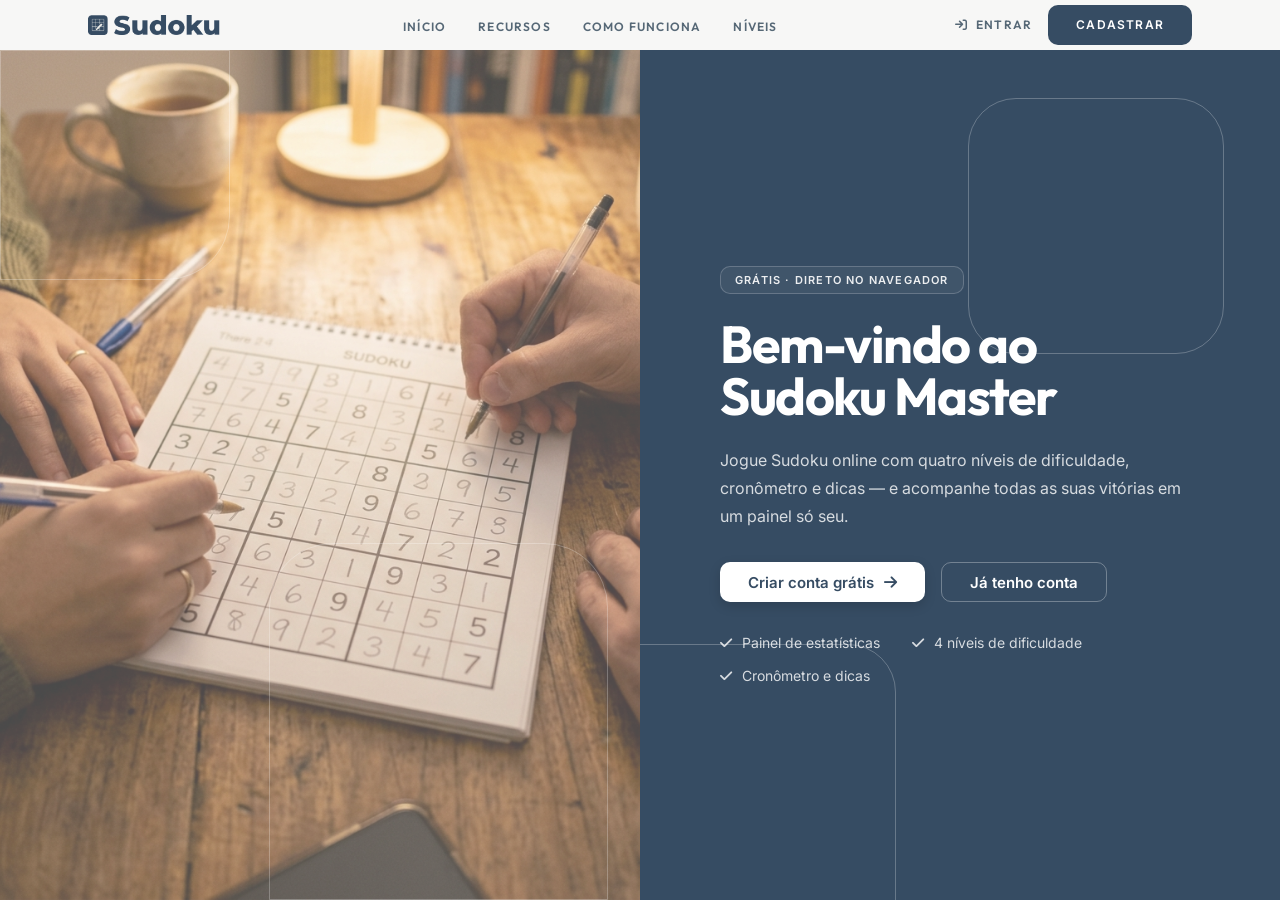
==== index.html @ dddc8f6c "feat: Criação da section Inicio" ====
<!DOCTYPE html>
<html lang="pt-BR">
<head>
    <meta charset="UTF-8">
    <meta name="viewport" content="width=device-width, initial-scale=1.0">
    <link rel="icon" type="image/png" href="./assets/branding/Frame.png" />
    <title>Sudoku Master</title>
    <link rel="stylesheet" href="https://cdnjs.cloudflare.com/ajax/libs/font-awesome/6.5.2/css/all.min.css">
    <link rel="stylesheet" href="./src/css/pages/index/navbar.css">
    <link rel="stylesheet" href="./src/css/pages/index/inicio.css">
</head>
<body>
    <header class="navbar">
        <div class="navbar-container">
            <a href="#Inicio"><img class="logo" src="./assets/branding/logo.png" alt="sudoku master"/></a>
            <nav class="navbar-menu">
                <ul>
                    <li><a href="#Inicio">INÍCIO</a></li>
                    <li><a href="">RECURSOS</a></li>
                    <li><a href="">COMO FUNCIONA</a></li>
                    <li><a href="">NÍVEIS</a></li>
                </ul>
            </nav>
            <div class="navbar-acoes">
                <a class="link-entrar" href="">
                    <i 
                        class="fa-solid fa-arrow-right-to-bracket"
                    ></i>
                    Entrar
                </a>
                <a class="btn btn-primary" href="">Cadastrar</a>
            </div>
        </div>
    </header>
    <section class="inicio" id="Inicio"> 
        <div class="inicio-split">
            <div class="inicio-left">
                <img src="./assets/img/img1.jpeg" alt="Duas pessoas jogando sudoku no papel">
                <div class="left-quadrado1"></div>
                <div class="left-quadrado2"></div>
            </div>
            <div class="inicio-right">
                <div class="right-quadrado1"></div>
                <div class="right-quadrado2"></div>
                <div class="inicio-container">
                    <span class="tag">Grátis · direto no navegador</span>
                    <h1>Bem-vindo ao Sudoku Master</h1>
                    <p class="subtitulo">
                        Jogue Sudoku online com quatro níveis de dificuldade, cronômetro e dicas — e acompanhe
                        todas as suas vitórias em um painel só seu.
                    </p>
                    <div class="inicio-botoes">
                        <a class="btn btn-claro" href="">
                            Criar conta grátis
                            <i class="fa-solid fa-arrow-right"></i>
                        </a>
                        <a class="btn btn-contorno" href="">Já tenho conta</a>
                    </div>
                    <ul class="inicio-checks">
                        <li>
                            <i class="fa-solid fa-check"></i>
                            Painel de estatísticas
                        </li>
                        <li>
                            <i class="fa-solid fa-check"></i>
                            4 níveis de dificuldade
                        </li>
                        <li>
                            <i class="fa-solid fa-check"></i>
                            Cronômetro e dicas
                        </li>
                    </ul>
                </div>
            </div>
        </div>
    </section>
</body>
</html>
---- src/css/pages/index/navbar.css ----
@import url("https://fonts.googleapis.com/css2?family=Outfit:wght@100..900&display=swap");

:root{
    --font-primary: "Outfit", sans-serif;
    --azul: #364C63;
    --fundo: #F7F7F6;
}

*, *::before, *::after { box-sizing: border-box; margin: 0; padding: 0; }

body{
    font-family: var(--font-primary);
}

.navbar {
    background: var(--fundo);
    height: 50px;
    padding: 0 88px;
}

.navbar-container{
    display: flex;
    justify-content: space-between;
    align-items: center;
    width: 100%;
    max-width: 1280px;
    min-height: 50px;
    margin: 0 auto;
}

.logo {
    height: 20px;
    width: auto;
    display: block;
}

.navbar-menu ul {
    display: flex;
    gap: 32px;
    align-items: center;
    list-style: none;
}

.navbar a,
.link-entrar {
    color: rgba(45, 67, 86, 0.80);
    font-size: 12px;
    font-weight: 600;
    line-height: 16px;
    letter-spacing: 1.2px;
    text-transform: uppercase;
    text-decoration: none;
}

.navbar-acoes {
    display: flex;
    align-items: center;
    gap: 16px;
}

.btn-primary {
    background: var(--azul);
    color: #ffff !important;
    padding: 7.5px 15px;
    border-radius: 10px;
    letter-spacing: 1px;
    text-transform: uppercase;
}

.link-entrar {
    display: inline-flex;
    align-items: center;
    gap: 8px;
    color: var(--azul);
}
---- src/css/pages/index/inicio.css ----
@import url("https://fonts.googleapis.com/css2?family=Inter:wght@400;500;600&display=swap");

:root {
    --font-secondary: "Inter", sans-serif;
}

.inicio {
    width: 100%;
}

.inicio-split {
    display: grid;
    grid-template-columns: 1fr 1fr;
    width: 100%;
    height: calc(100vh - 50px);
    height: calc(100dvh - 50px);
    min-height: 560px;
}

.inicio-left {
    position: relative;
    overflow: hidden;
}

.inicio-left img {
    position: absolute;
    inset: 0;
    width: 100%;
    height: 100%;
    object-fit: cover;
    display: block;
}

.inicio-left::after{
    content: "";
    position: absolute;
    inset: 0;
    background: rgba(245, 245, 244, 0.3);
    pointer-events: none;
}

.left-quadrado1,
.left-quadrado2 {
    position: absolute;
    z-index: 1;
    border: 1px solid rgba(255, 255, 255, 0.25);
    pointer-events: none;
}

.left-quadrado1 {
    top: 0;
    left: 0;
    width: 36%;
    aspect-ratio: 1;
    border-radius: 0 0 64px 0;
}

.left-quadrado2 {
    top: 58%;
    left: 42%;
    width: 53%;
    bottom: 0;
    border-radius: 64px 64px 0 0;
}

/* Inicio Right*/

.inicio-right {
    position: relative;
    overflow: hidden;
    background: var(--azul);
    display: flex;
    align-items: center;
    padding: 0 88px 0 80px;
}

.right-quadrado1,
.right-quadrado2 {
    position: absolute;
    z-index: 1;
    border: 1px solid rgba(255, 255, 255, 0.25);
    pointer-events: none;
}

.right-quadrado1 {
    top: 48px;
    right: 56px;
    width: 256px;
    height: 256px;
    aspect-ratio: 1;
    border-radius: 48px;
}

.right-quadrado2 {
    width: 320px;
    height: 320px;
    left: -64px;
    bottom: -64px;
    aspect-ratio: 1;
    border-radius: 48px;
}

.inicio-container {
    display: flex;
    position: relative;
    z-index: 1;
    flex-direction: column;
    align-items: flex-start;
    gap: 24px;
    max-width: 560px;
}

.tag {
    padding: 6px 14px;
    border: 1px solid rgba(255, 255, 255, 0.20);
    border-radius: 10px;
    font-family: var(--font-secondary);
    font-size: 11px;
    font-weight: 600;
    letter-spacing: 1.2px;
    text-transform: uppercase;
    color: rgba(255, 255, 255, 0.9);
    background: rgba(255, 255, 255, 0.05);
}

.inicio-container h1 {
    font-size: 52px;
    font-weight: 700;
    line-height: 1;
    letter-spacing: -1.5px;
    color: #fff;
    max-width: 440px;
}

.subtitulo {
    max-width: 470px;
    font-family: var(--font-secondary);
    font-size: 16px;
    line-height: 28px;
    color: rgba(255, 255, 255, 0.8);
}

.inicio-botoes {
    display: flex;
    gap: 16px;
    margin-top: 8px;
}

.btn {
    display: inline-flex;
    align-items: center;
    gap: 10px;
    height: 40px;
    padding: 0 28px;
    border-radius: 10px;
    font-family: var(--font-secondary);
    font-size: 15px;
    font-weight: 600;
    text-decoration: none;
}

.btn-claro {
    background: #fff;
    color: var(--azul);
    box-shadow: 0 4px 12px rgba(0, 0, 0, 0.15);
}

.btn-contorno {
    border: 1px solid rgba(255, 255, 255, 0.3);
    color: #fff;
}

.inicio-checks {
    display: flex;
    flex-wrap: wrap;
    gap: 16px 32px;
    list-style: none;
    margin-top: 8px;
}

.inicio-checks li {
    display: inline-flex;
    align-items: center;
    gap: 10px;
    font-family: var(--font-secondary);
    font-size: 14px;
    color: rgba(255, 255, 255, 0.8);
}
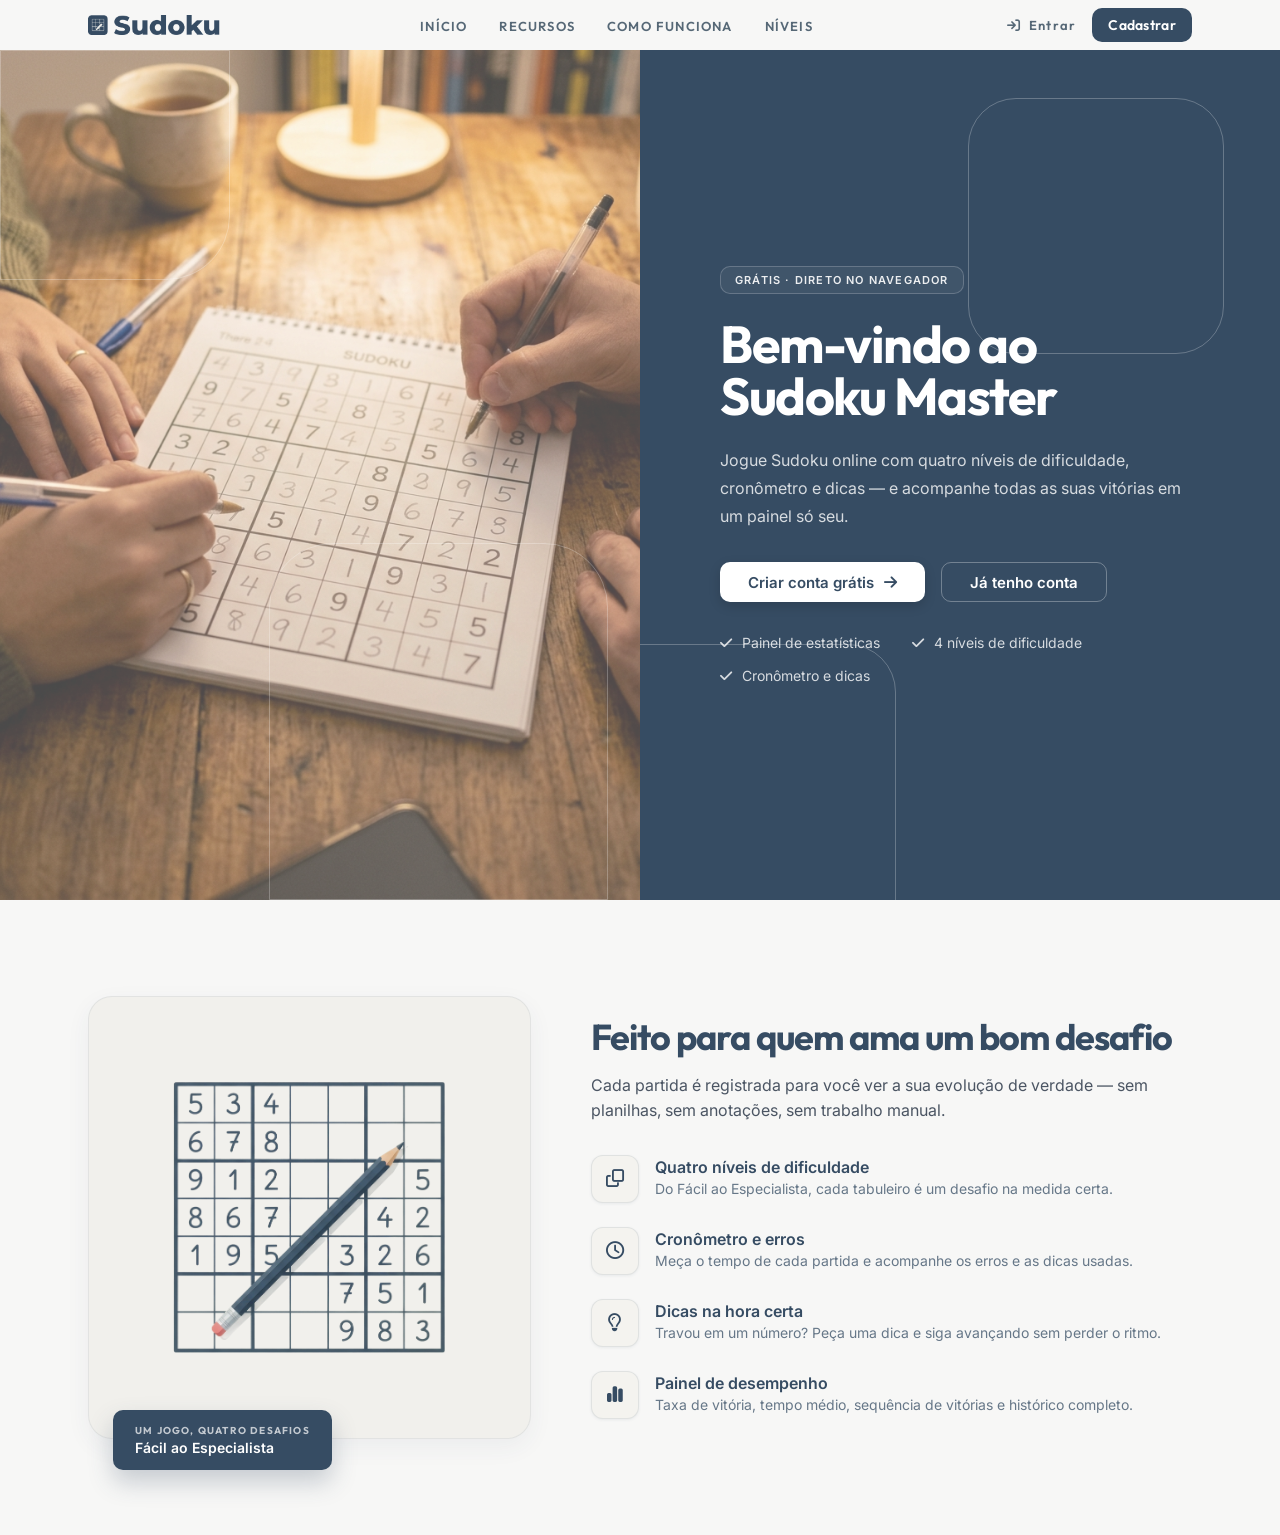
==== commit b648690b: "feat: Criação da section Recursos" ====
--- a/index.html
+++ b/index.html
@@ -8,6 +8,7 @@
     <link rel="stylesheet" href="https://cdnjs.cloudflare.com/ajax/libs/font-awesome/6.5.2/css/all.min.css">
     <link rel="stylesheet" href="./src/css/pages/index/navbar.css">
     <link rel="stylesheet" href="./src/css/pages/index/inicio.css">
+    <link rel="stylesheet" href="./src/css/pages/index/recurso.css">
 </head>
 <body>
     <header class="navbar">
@@ -16,7 +17,7 @@
             <nav class="navbar-menu">
                 <ul>
                     <li><a href="#Inicio">INÍCIO</a></li>
-                    <li><a href="">RECURSOS</a></li>
+                    <li><a href="#Recurso">RECURSOS</a></li>
                     <li><a href="">COMO FUNCIONA</a></li>
                     <li><a href="">NÍVEIS</a></li>
                 </ul>
@@ -28,7 +29,7 @@
                     ></i>
                     Entrar
                 </a>
-                <a class="btn btn-primary" href="">Cadastrar</a>
+                <a class="btn-navbar" href="">Cadastrar</a>
             </div>
         </div>
     </header>
@@ -74,5 +75,64 @@
             </div>
         </div>
     </section>
+    <section class="recurso" id="Recurso">
+        <div class="recurso-container">
+            <div class="recurso-left">
+                <div class="recurso-card">
+                    <img src="./assets/img/img2.png" alt="Tabuleiro de sudoku">
+                    <div class="recurso-badge">
+                        <span class="badge-titulo">Um jogo, quatro desafios</span>
+                        <p class="badge-subtitulo">Fácil ao Especialista</p>
+                    </div>
+                </div>
+            </div>
+
+            <div class="recurso-right">
+                <h2>Feito para quem ama um bom desafio</h2>
+                <p class="recurso-descricao">
+                    Cada partida é registrada para você ver a sua evolução de verdade — sem planilhas, 
+                    sem anotações, sem trabalho manual.
+                </p>
+                <ul class="recurso-lista">
+                    <li class="feature">
+                        <span class="feature-icone">
+                            <i class="fa-regular fa-clone"></i>
+                        </span>
+                        <div class="feature-texto">
+                            <h3>Quatro níveis de dificuldade</h3>
+                            <p>Do Fácil ao Especialista, cada tabuleiro é um desafio na medida certa.</p>
+                        </div>
+                    </li>
+                    <li class="feature">
+                        <span class="feature-icone">
+                            <i class="fa-regular fa-clock"></i>
+                        </span>
+                        <div class="feature-texto">
+                            <h3>Cronômetro e erros</h3>
+                            <p>Meça o tempo de cada partida e acompanhe os erros e as dicas usadas.</p>
+                        </div>
+                    </li>
+                    <li class="feature">
+                        <span class="feature-icone">
+                            <i class="fa-regular fa-lightbulb"></i>
+                        </span>
+                        <div class="feature-texto">
+                            <h3>Dicas na hora certa</h3>
+                            <p>Travou em um número? Peça uma dica e siga avançando sem perder o ritmo.</p>
+                        </div>
+                    </li>
+                    <li class="feature">
+                        <span class="feature-icone">
+                            <i class="fa-solid fa-chart-simple"></i>
+                        </span>
+                        <div class="feature-texto">
+                            <h3>Painel de desempenho</h3>
+                            <p>Taxa de vitória, tempo médio, sequência de vitórias e histórico completo.</p>
+                        </div>
+                    </li>
+                </ul>
+            </div>
+        </div>
+    </section>
 </body>
 </html>
--- a/src/css/pages/index/navbar.css
+++ b/src/css/pages/index/navbar.css
@@ -8,11 +8,19 @@
 
 *, *::before, *::after { box-sizing: border-box; margin: 0; padding: 0; }
 
+html {
+    scroll-behavior: smooth;
+    scroll-padding-top: 50px;
+}
+
 body{
     font-family: var(--font-primary);
 }
 
 .navbar {
+    position: sticky;
+    top: 0;
+    z-index: 100;
     background: var(--fundo);
     height: 50px;
     padding: 0 88px;
@@ -44,11 +52,11 @@
 .navbar a,
 .link-entrar {
     color: rgba(45, 67, 86, 0.80);
-    font-size: 12px;
+    font-size: 13px;
     font-weight: 600;
     line-height: 16px;
     letter-spacing: 1.2px;
-    text-transform: uppercase;
+    text-transform: none;
     text-decoration: none;
 }
 
@@ -58,13 +66,14 @@
     gap: 16px;
 }
 
-.btn-primary {
+.navbar .btn-navbar {
     background: var(--azul);
-    color: #ffff !important;
-    padding: 7.5px 15px;
+    color: #fff;
+    padding: 9px 16px;
     border-radius: 10px;
-    letter-spacing: 1px;
-    text-transform: uppercase;
+    font-size: 14px;
+    letter-spacing: 0.3px;
+    text-transform: none;
 }
 
 .link-entrar {
--- a/src/css/pages/index/recurso.css
+++ b/src/css/pages/index/recurso.css
@@ -0,0 +1,141 @@
+.recurso {
+    background: var(--fundo);
+    padding: 96px 88px;
+}
+
+.recurso-container {
+    display: grid;
+    grid-template-columns: 1fr 1fr;
+    align-items: center;
+    gap: 60px;
+    width: 100%;
+    max-width: 1280px;
+    margin: 0 auto;
+}
+
+/* Lado esquerdo */
+
+.recurso-left {
+    position: relative;
+}
+
+.recurso-card {
+    position: relative;
+    display: flex;
+    align-items: center;
+    justify-content: center;
+    padding: 48px;
+    background: #F1F0EC;
+    border: 1px solid rgba(54, 76, 99, 0.08);
+    border-radius: 24px;
+    box-shadow: 0 8px 24px rgba(54, 76, 99, 0.06);
+}
+
+.recurso-card img {
+    display: flex;
+    width: 100%;
+    max-width: 400px;
+    height: auto;
+}
+
+.recurso-badge {
+    position: absolute;
+    left: 24px;
+    bottom: -32px;
+    display: flex;
+    flex-direction: column;
+    gap: 2px;
+    padding: 14px 22px;
+    background: var(--azul);
+    border-radius: 10px;
+    box-shadow: 0 12px 24px rgba(54, 76, 99, 0.25);
+}
+
+.badge-titulo {
+    font-family: var(--font-primary);
+    font-size: 10px;
+    font-weight: 700;
+    letter-spacing: 1.2px;
+    text-transform: uppercase;
+    color: rgba(255, 255, 255, 0.7);
+}
+
+.badge-subtitulo {
+    font-family: var(--font-secondary);
+    font-size: 14px;
+    font-weight: 600;
+    color: #fff;
+}
+
+/* Coluna direita */
+
+.recurso-right {
+    display: flex;
+    width: 601px;
+    flex-direction: column;
+    align-items: flex-start;
+    gap: 16px;
+}
+
+.recurso-right h2 {
+    font-size: 36px;
+    font-weight: 700;
+    line-height: 1.1;
+    letter-spacing: -1px;
+    color: var(--azul);
+}
+
+.recurso-descricao {
+    max-width: 565px;
+    font-family: var(--font-secondary);
+    font-size: 16px;
+    line-height: 25px;
+    color: #4B5563;
+}
+
+.recurso-lista {
+    display: flex;
+    flex-direction: column;
+    gap: 24px;
+    margin-top: 16px;
+    list-style: none;
+}
+
+.feature {
+    display: flex;
+    align-items: flex-start;
+    gap: 16px;
+}
+
+.feature-icone {
+    flex-shrink: 0;
+    display: flex;
+    align-items: center;
+    justify-content: center;
+    width: 48px;
+    height: 48px;
+    background: #F4F3EF;
+    border: 1px solid rgba(54, 76, 99, 0.1);
+    border-radius: 12px;
+    box-shadow: 0 1px 3px rgba(54, 76, 99, 0.08);
+}
+
+.feature-icone i {
+    font-size: 18px;
+    color: var(--azul);
+}
+
+.feature-texto h3 {
+    font-family: var(--font-secondary);
+    font-size: 16px;
+    font-weight: 600;
+    line-height: 24px;
+    color: var(--azul);
+}
+
+.feature-texto p {
+    font-family: var(--font-secondary);
+    font-size: 14px;
+    line-height: 20px;
+    color: rgba(54, 76, 99, 0.75);
+}
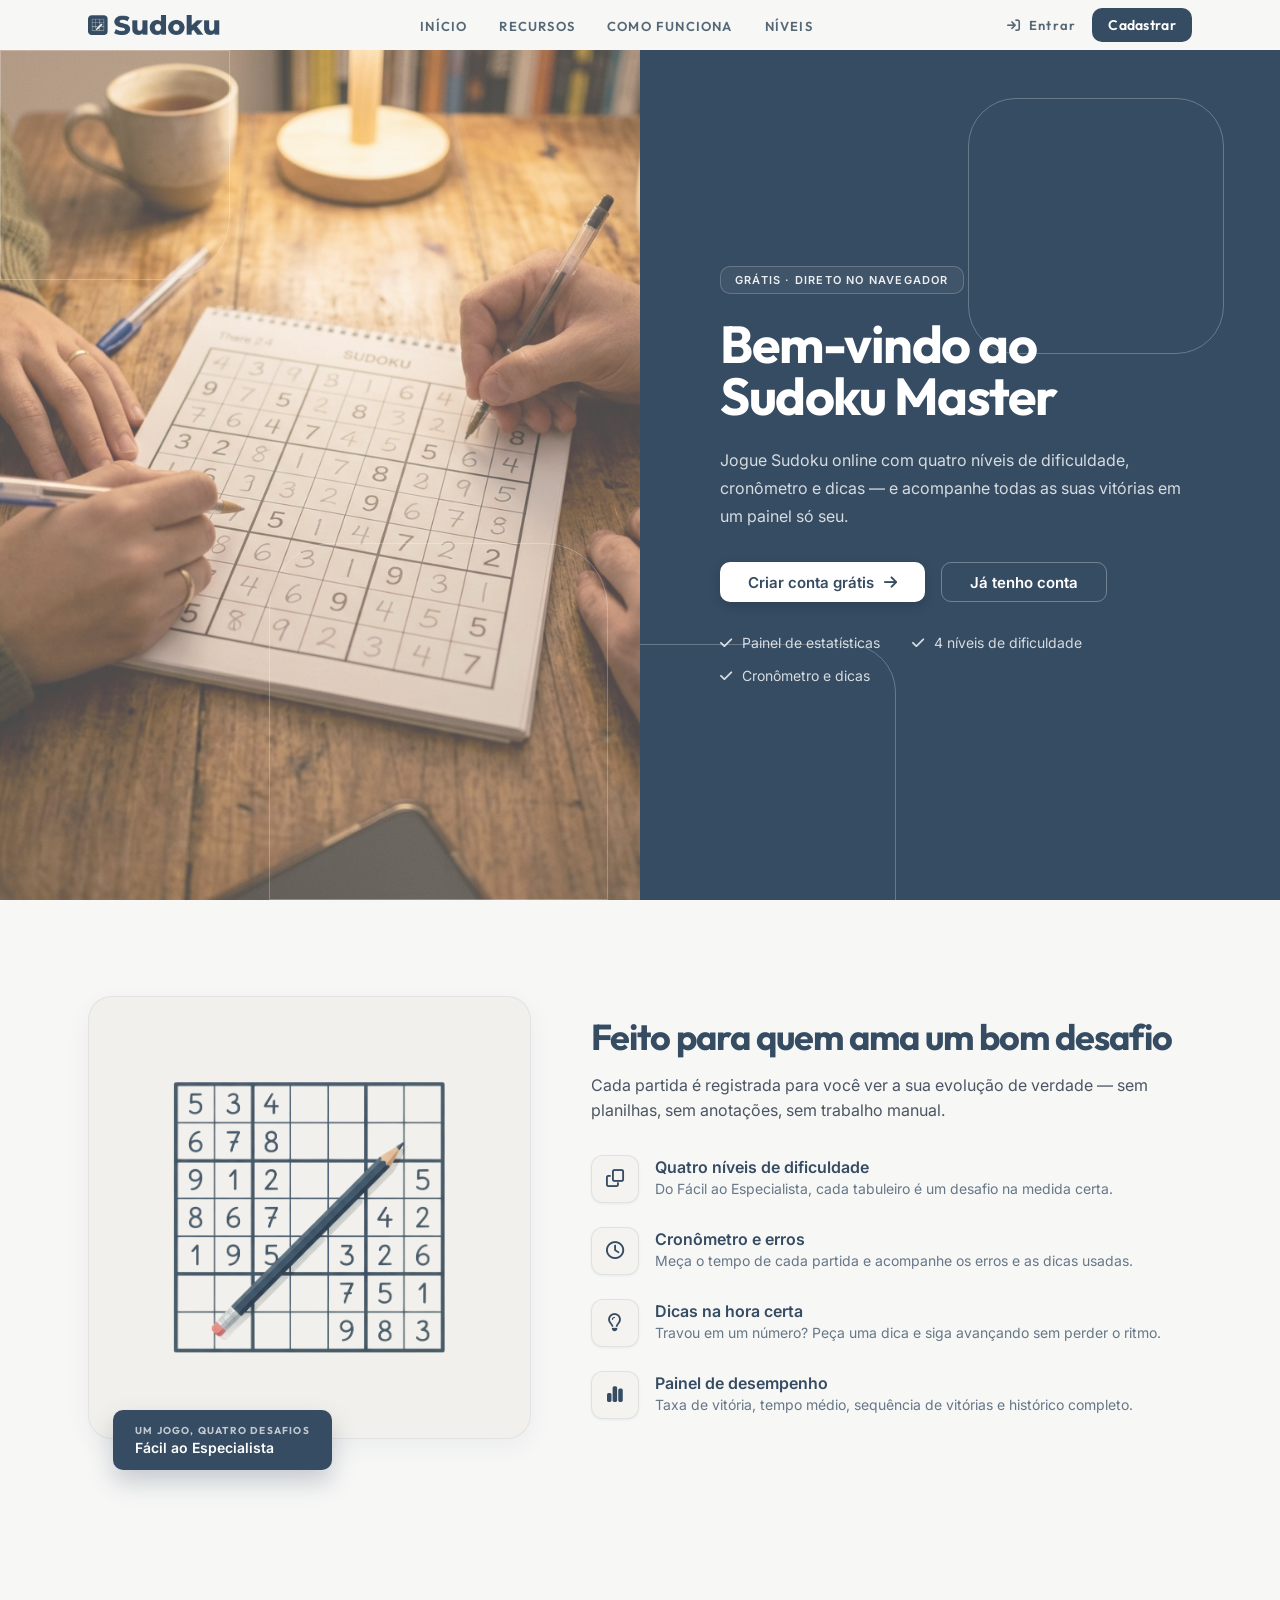
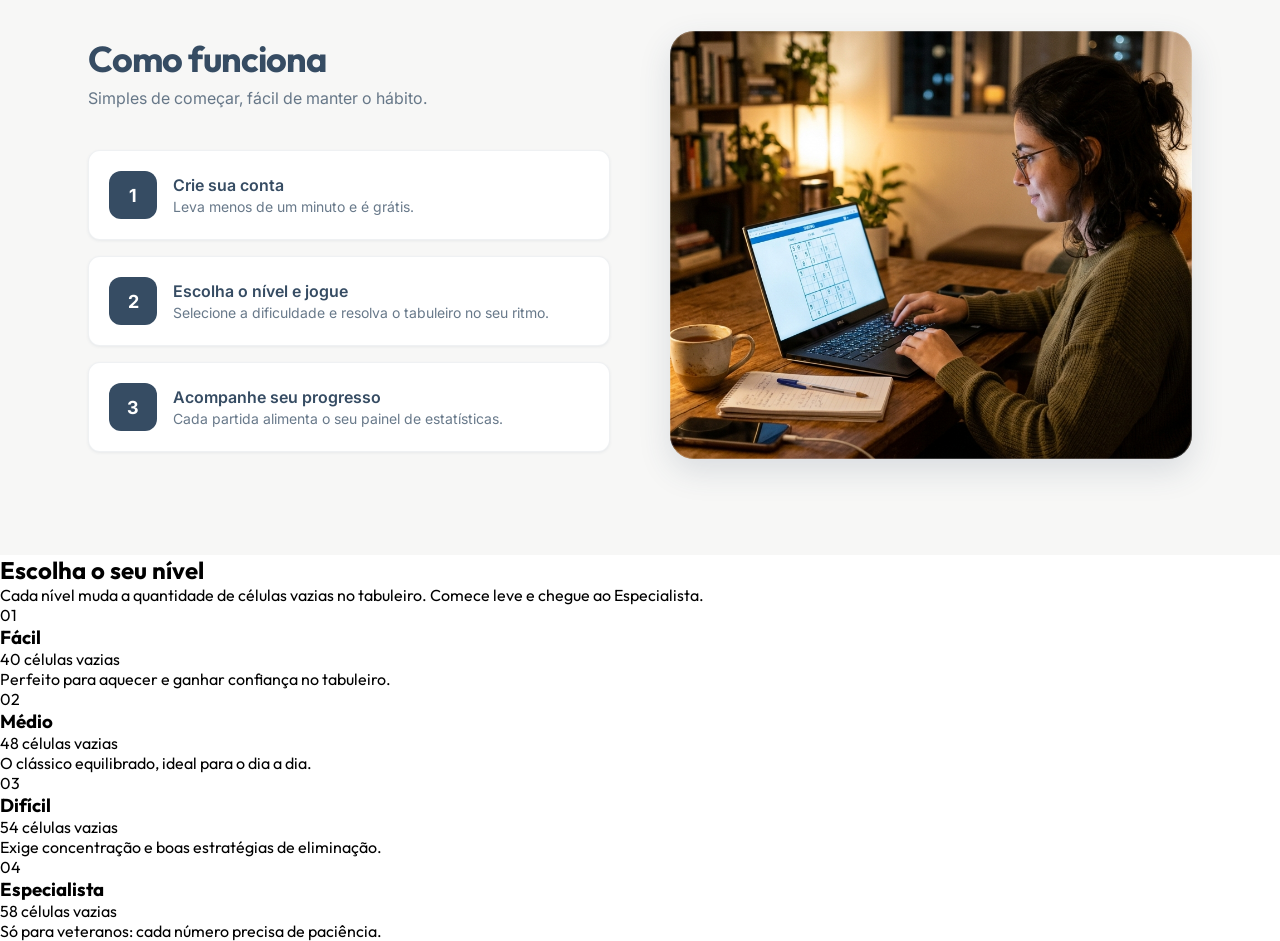
==== commit 4c54f251: "feat: Criação da section Como Funciona" ====
--- a/index.html
+++ b/index.html
@@ -9,6 +9,7 @@
     <link rel="stylesheet" href="./src/css/pages/index/navbar.css">
     <link rel="stylesheet" href="./src/css/pages/index/inicio.css">
     <link rel="stylesheet" href="./src/css/pages/index/recurso.css">
+    <link rel="stylesheet" href="./src/css/pages/index/funcao.css">
 </head>
 <body>
     <header class="navbar">
@@ -18,8 +19,8 @@
                 <ul>
                     <li><a href="#Inicio">INÍCIO</a></li>
                     <li><a href="#Recurso">RECURSOS</a></li>
-                    <li><a href="">COMO FUNCIONA</a></li>
-                    <li><a href="">NÍVEIS</a></li>
+                    <li><a href="#Funcao">COMO FUNCIONA</a></li>
+                    <li><a href="#Niveis">NÍVEIS</a></li>
                 </ul>
             </nav>
             <div class="navbar-acoes">
@@ -134,5 +135,83 @@
             </div>
         </div>
     </section>
+    <section class="funcao" id="Funcao">
+        <div class="funcao-container">
+            <div class="funcao-left">
+                <h2>Como funciona</h2>
+                <p class="funcao-descricao">Simples de começar, fácil de manter o hábito.</p>
+                <ol class="funcao-passos">
+                    <li class="passo">
+                        <span class="passo-numero">1</span>
+                        <div class="passo-texto">
+                            <h3>Crie sua conta</h3>
+                            <p>Leva menos de um minuto e é grátis.</p>
+                        </div>
+                    </li>
+                    <li class="passo">
+                        <span class="passo-numero">2</span>
+                        <div class="passo-texto">
+                            <h3>Escolha o nível e jogue</h3>
+                            <p>Selecione a dificuldade e resolva o tabuleiro no seu ritmo.</p>
+                        </div>
+                    </li>
+                    <li class="passo">
+                        <span class="passo-numero">3</span>
+                        <div class="passo-texto">
+                            <h3>Acompanhe seu progresso</h3>
+                            <p>Cada partida alimenta o seu painel de estatísticas.</p>
+                        </div>
+                    </li>
+                </ol>
+            </div>
+            <div class="funcao-right">
+                <img src="./assets/img/img3.jpeg" alt="Mulher jogando sudoku no notebook, com uma xícara de chá e um caderno ao lado">
+            </div>
+        </div>
+    </section>
+    <section class="niveis" id="Niveis">
+        <div class="niveis-container">
+            <div class="niveis-header">
+                <h2>Escolha o seu nível</h2>
+                <p class="niveis-descricao">
+                    Cada nível muda a quantidade de células vazias no tabuleiro. Comece leve e chegue ao Especialista.
+                </p>
+            </div>
+            <ul class="niveis-grid">
+                <li>
+                    <article class="nivel">
+                        <span class="nivel-numero">01</span>
+                        <h3>Fácil</h3>
+                        <span class="nivel-celulas">40 células vazias</span>
+                        <p>Perfeito para aquecer e ganhar confiança no tabuleiro.</p>
+                    </article>
+                </li>
+                <li>
+                    <article class="nivel">
+                        <span class="nivel-numero">02</span>
+                        <h3>Médio</h3>
+                        <span class="nivel-celulas">48 células vazias</span>
+                        <p>O clássico equilibrado, ideal para o dia a dia.</p>
+                    </article>
+                </li>
+                <li>
+                    <article class="nivel">
+                        <span class="nivel-numero">03</span>
+                        <h3>Difícil</h3>
+                        <span class="nivel-celulas">54 células vazias</span>
+                        <p>Exige concentração e boas estratégias de eliminação.</p>
+                    </article>
+                </li>
+                <li>
+                    <article class="nivel">
+                        <span class="nivel-numero">04</span>
+                        <h3>Especialista</h3>
+                        <span class="nivel-celulas">58 células vazias</span>
+                        <p>Só para veteranos: cada número precisa de paciência.</p>
+                    </article>
+                </li>
+            </ul>
+        </div>
+    </section>
 </body>
 </html>
--- a/src/css/pages/index/funcao.css
+++ b/src/css/pages/index/funcao.css
@@ -0,0 +1,115 @@
+.funcao {
+    background: var(--fundo);
+    padding: 96px 88px;                /* confirme o padding da seção no Figma */
+}
+
+.funcao-container {
+    display: grid;
+    grid-template-columns: 1fr 1fr;
+    align-items: center;
+    gap: 60px;
+    width: 100%;
+    max-width: 1280px;
+    margin: 0 auto;
+}
+
+/* ---------- Coluna esquerda ---------- */
+
+.funcao-left {
+    display: flex;
+    flex-direction: column;
+    align-items: stretch;
+    gap: 8px;                          /* entre título e descrição; confirme no Figma */
+}
+
+.funcao-left h2 {
+    font-size: 36px;
+    font-weight: 700;
+    line-height: 1.1;
+    letter-spacing: -1px;
+    color: var(--azul);
+}
+
+.funcao-descricao {
+    font-family: var(--font-secondary);
+    font-size: 16px;
+    line-height: 24px;
+    color: rgba(54, 76, 99, 0.75);
+}
+
+.funcao-passos {
+    display: flex;
+    flex-direction: column;
+    gap: 16px;                         /* entre os 3 cards */
+    padding-top: 32px;                 /* só no topo, como você passou */
+    list-style: none;
+}
+
+/* ---------- Passo (card) ---------- */
+
+.passo {
+    display: flex;
+    align-items: center;
+    gap: 16px;                         /* era a camada "Margin"; confirme */
+    padding: 20px;
+    background: #fff;
+    border: 1px solid rgba(54, 76, 99, 0.08);
+    border-radius: 12px;               /* confirme o raio dos cards no Figma */
+    box-shadow: 0 1px 3px rgba(54, 76, 99, 0.08);
+}
+
+.passo-numero {
+    flex-shrink: 0;
+    display: flex;
+    align-items: center;
+    justify-content: center;
+    width: 48px;
+    height: 48px;
+    background: var(--azul);
+    border-radius: 12px;
+    font-family: var(--font-secondary);
+    font-size: 18px;
+    font-weight: 700;
+    color: #fff;
+}
+
+.passo-texto h3 {
+    font-family: var(--font-secondary);
+    font-size: 16px;
+    font-weight: 600;
+    line-height: 24px;
+    color: var(--azul);
+}
+
+.passo-texto p {
+    font-family: var(--font-secondary);
+    font-size: 14px;
+    line-height: 20px;
+    color: rgba(54, 76, 99, 0.75);
+}
+
+/* ---------- Coluna direita ---------- */
+
+.funcao-right {
+    position: relative;
+    border-radius: 24px;
+    overflow: hidden;
+    box-shadow: 0 12px 32px rgba(54, 76, 99, 0.15);
+}
+
+.funcao-right img {
+    display: block;
+    width: 100%;
+    height: 100%;
+    aspect-ratio: 1.22 / 1;
+    object-fit: cover;
+}
+
+.funcao-right::after {
+    content: "";
+    position: absolute;
+    inset: 0;
+    border: 1px solid rgba(255, 255, 255, 0.2);
+    border-radius: 24px;
+    pointer-events: none;
+}
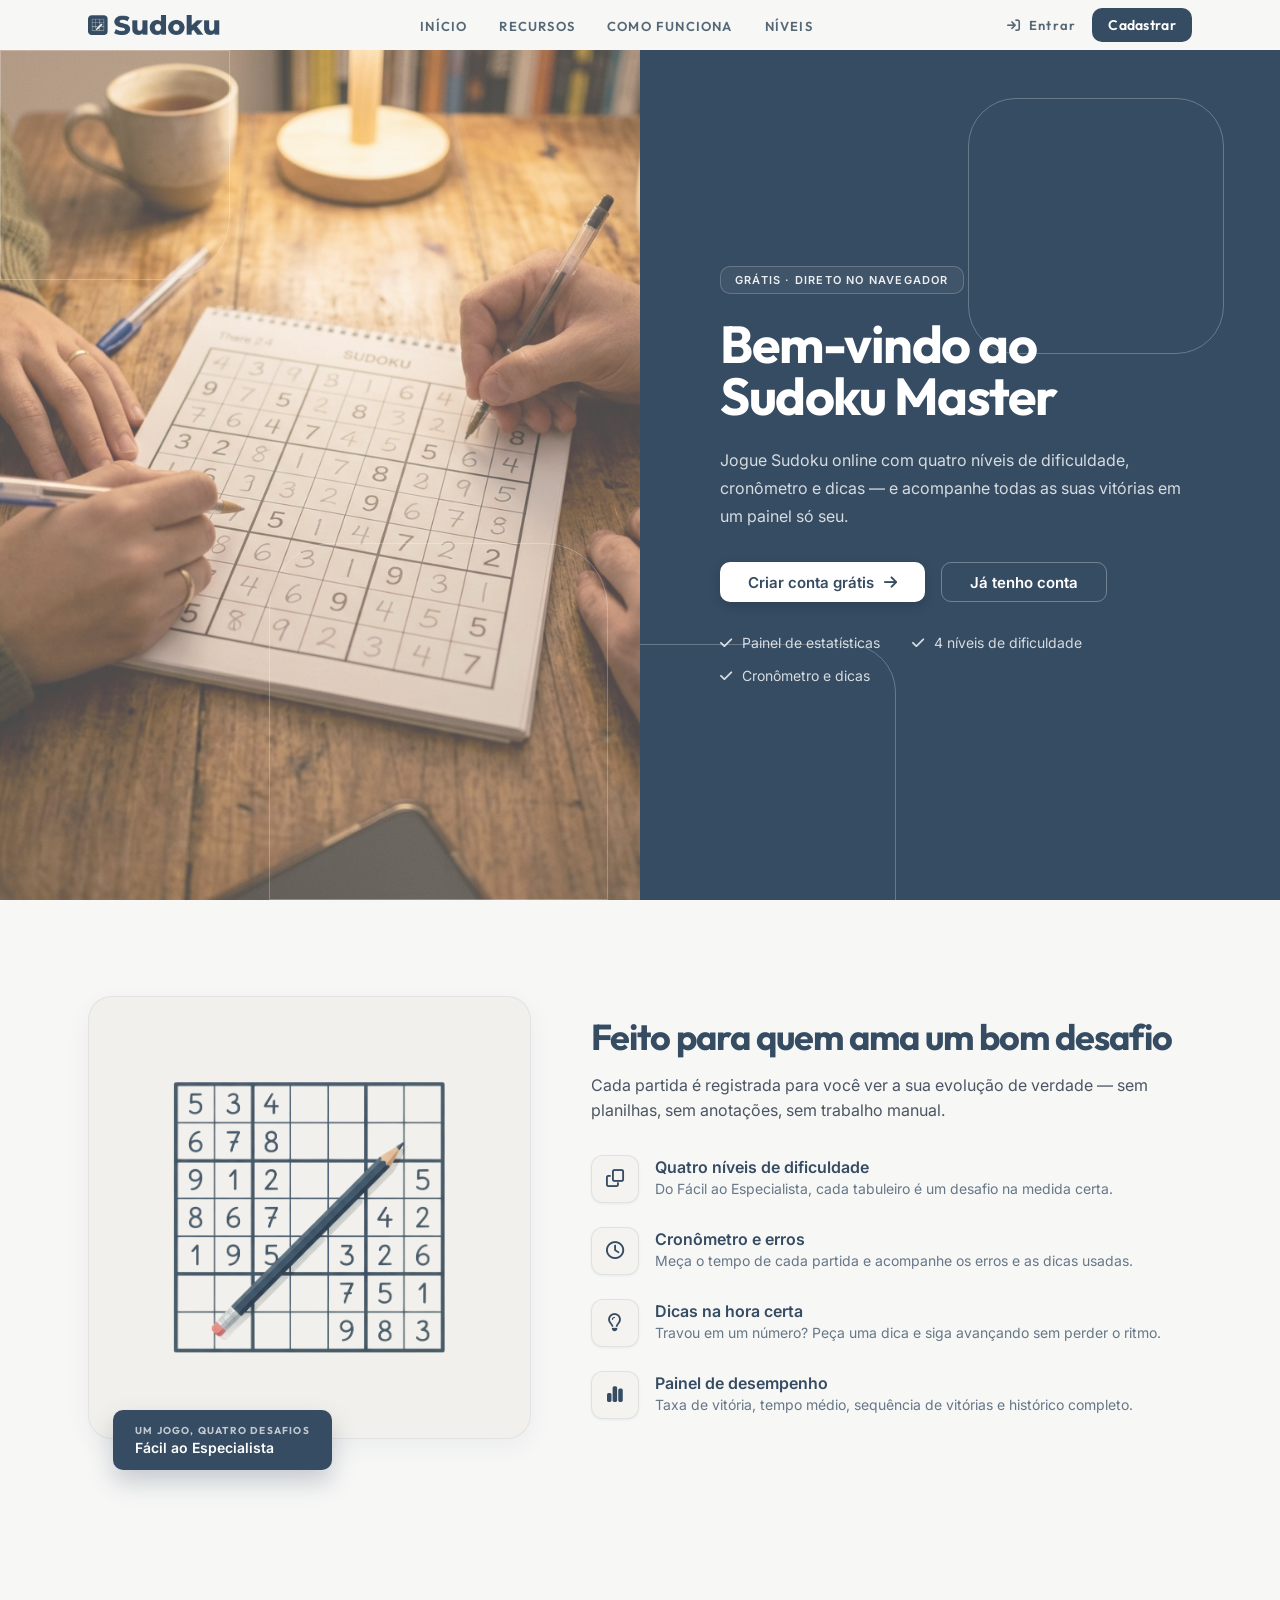
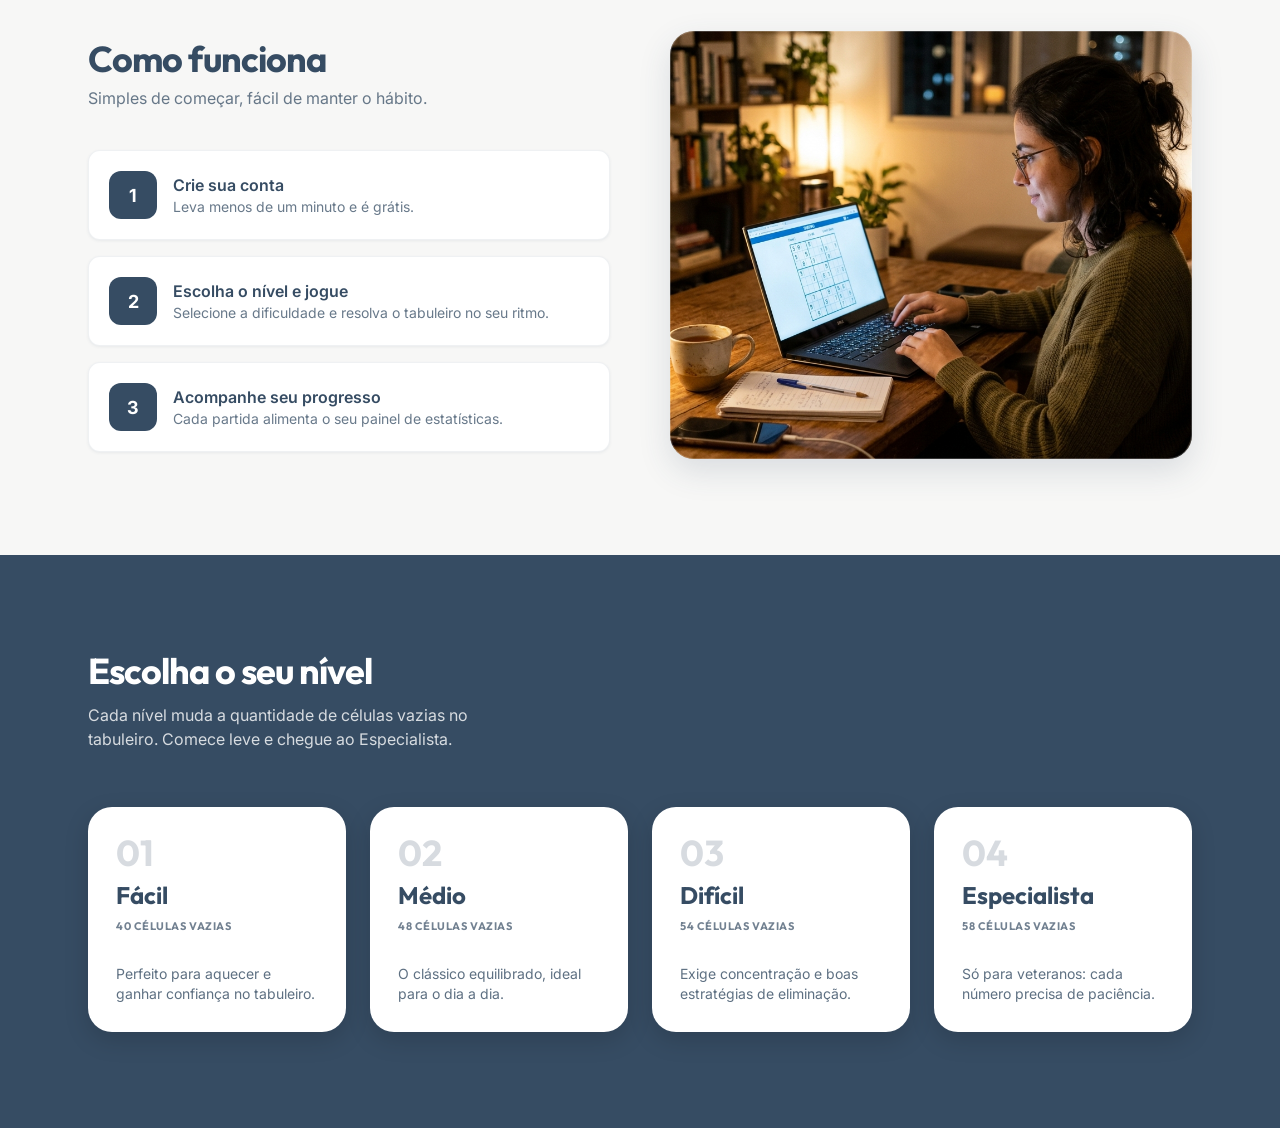
==== commit 9dc6e34f: "feat: Criação da section Niveis, ajustes no css" ====
--- a/index.html
+++ b/index.html
@@ -10,6 +10,7 @@
     <link rel="stylesheet" href="./src/css/pages/index/inicio.css">
     <link rel="stylesheet" href="./src/css/pages/index/recurso.css">
     <link rel="stylesheet" href="./src/css/pages/index/funcao.css">
+    <link rel="stylesheet" href="./src/css/pages/index/nivel.css">
 </head>
 <body>
     <header class="navbar">
--- a/src/css/pages/index/funcao.css
+++ b/src/css/pages/index/funcao.css
@@ -1,6 +1,6 @@
 .funcao {
     background: var(--fundo);
-    padding: 96px 88px;                /* confirme o padding da seção no Figma */
+    padding: 96px 88px;
 }
 
 .funcao-container {
@@ -13,13 +13,13 @@
     margin: 0 auto;
 }
 
-/* ---------- Coluna esquerda ---------- */
+/* parte esquerda */
 
 .funcao-left {
     display: flex;
     flex-direction: column;
     align-items: stretch;
-    gap: 8px;                          /* entre título e descrição; confirme no Figma */
+    gap: 8px;
 }
 
 .funcao-left h2 {
@@ -40,21 +40,19 @@
 .funcao-passos {
     display: flex;
     flex-direction: column;
-    gap: 16px;                         /* entre os 3 cards */
-    padding-top: 32px;                 /* só no topo, como você passou */
+    gap: 16px;
+    padding-top: 32px;
     list-style: none;
 }
-
-/* ---------- Passo (card) ---------- */
 
 .passo {
     display: flex;
     align-items: center;
-    gap: 16px;                         /* era a camada "Margin"; confirme */
+    gap: 16px;
     padding: 20px;
     background: #fff;
     border: 1px solid rgba(54, 76, 99, 0.08);
-    border-radius: 12px;               /* confirme o raio dos cards no Figma */
+    border-radius: 12px;
     box-shadow: 0 1px 3px rgba(54, 76, 99, 0.08);
 }
 
@@ -88,7 +86,7 @@
     color: rgba(54, 76, 99, 0.75);
 }
 
-/* ---------- Coluna direita ---------- */
+/* Parte direita */
 
 .funcao-right {
     position: relative;
--- a/src/css/pages/index/nivel.css
+++ b/src/css/pages/index/nivel.css
@@ -0,0 +1,88 @@
+.niveis {
+    background: var(--azul);
+    padding: 96px 88px;
+}
+
+.niveis-container {
+    display: flex;
+    flex-direction: column;
+    gap: 56px;
+    width: 100%;
+    max-width: 1280px;
+    margin: 0 auto;
+}
+
+.niveis-header {
+    display: flex;
+    flex-direction: column;
+    gap: 12px;
+}
+
+.niveis-header h2 {
+    font-family: var(--font-primary);
+    font-size: 36px;
+    font-weight: 700;
+    line-height: 1.1;
+    letter-spacing: -1px;
+    color: #fff;
+}
+
+.niveis-descricao {
+    max-width: 420px;
+    font-family: var(--font-secondary);
+    font-size: 16px;
+    line-height: 24px;
+    color: rgba(255, 255, 255, 0.8);
+}
+
+.niveis-grid {
+    display: grid;
+    grid-template-columns: repeat(4, 1fr);
+    gap: 24px;
+    list-style: none;
+}
+
+.nivel {
+    display: flex;
+    flex-direction: column;
+    align-items: flex-start;
+    height: 100%;
+    padding: 28px;
+    background: #fff;
+    border-radius: 24px;
+    box-shadow: 0 8px 24px rgba(0, 0, 0, 0.15);
+}
+
+.nivel-numero {
+    font-size: 36px;
+    font-weight: 700;
+    line-height: 1;
+    color: rgba(54, 76, 99, 0.2);
+}
+
+.nivel h3 {
+    margin-top: 9.8px;
+    font-family: var(--font-primary);
+    font-size: 24px;
+    font-weight: 700;
+    line-height: 1.2;
+    color: var(--azul);
+}
+
+.nivel-celulas {
+    margin-top: 9.8px;
+    font-family: var(--font-primary);
+    font-size: 11px;
+    font-weight: 700;
+    letter-spacing: 0.55px;
+    text-transform: uppercase;
+    color: rgba(54, 76, 99, 0.7);
+}
+
+.nivel p {
+    margin-top: 30.32px;
+    font-family: var(--font-secondary);
+    font-size: 14px;
+    line-height: 20px;
+    color: rgba(54, 76, 99, 0.8);
+}
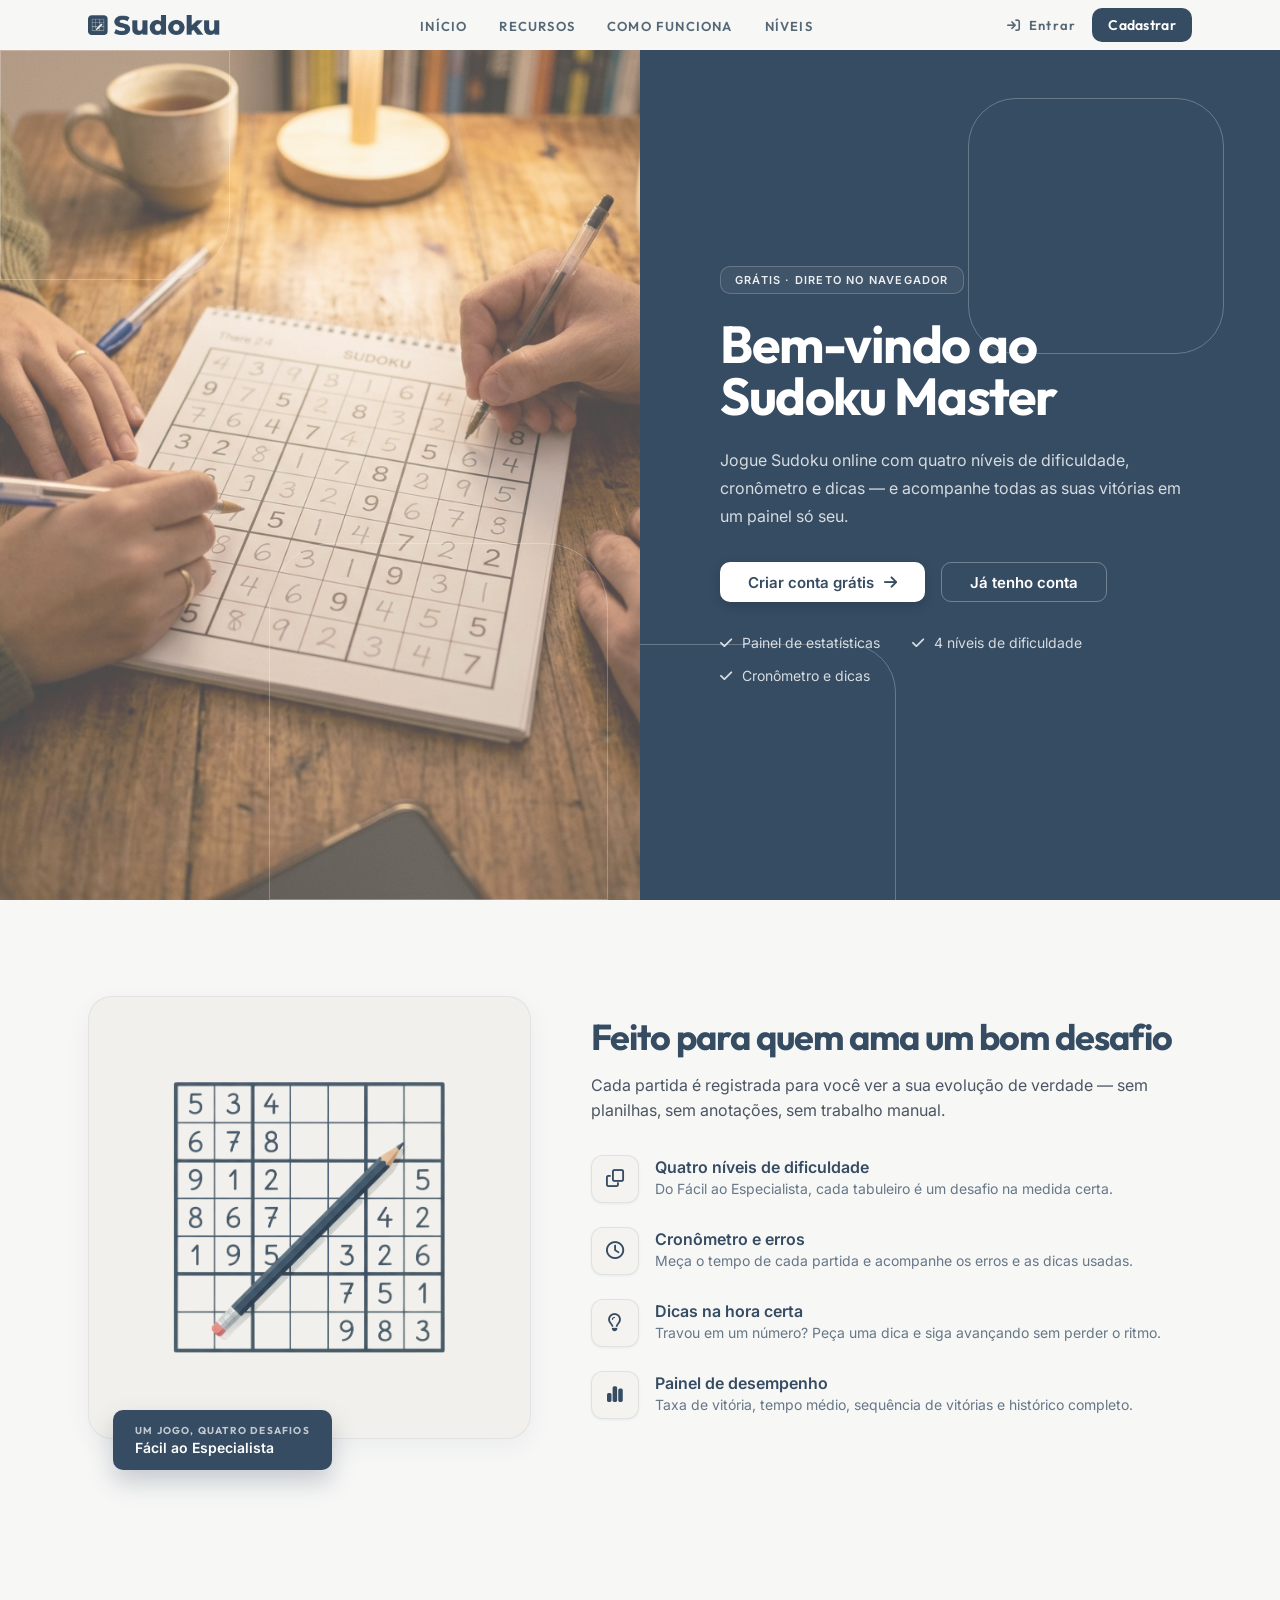
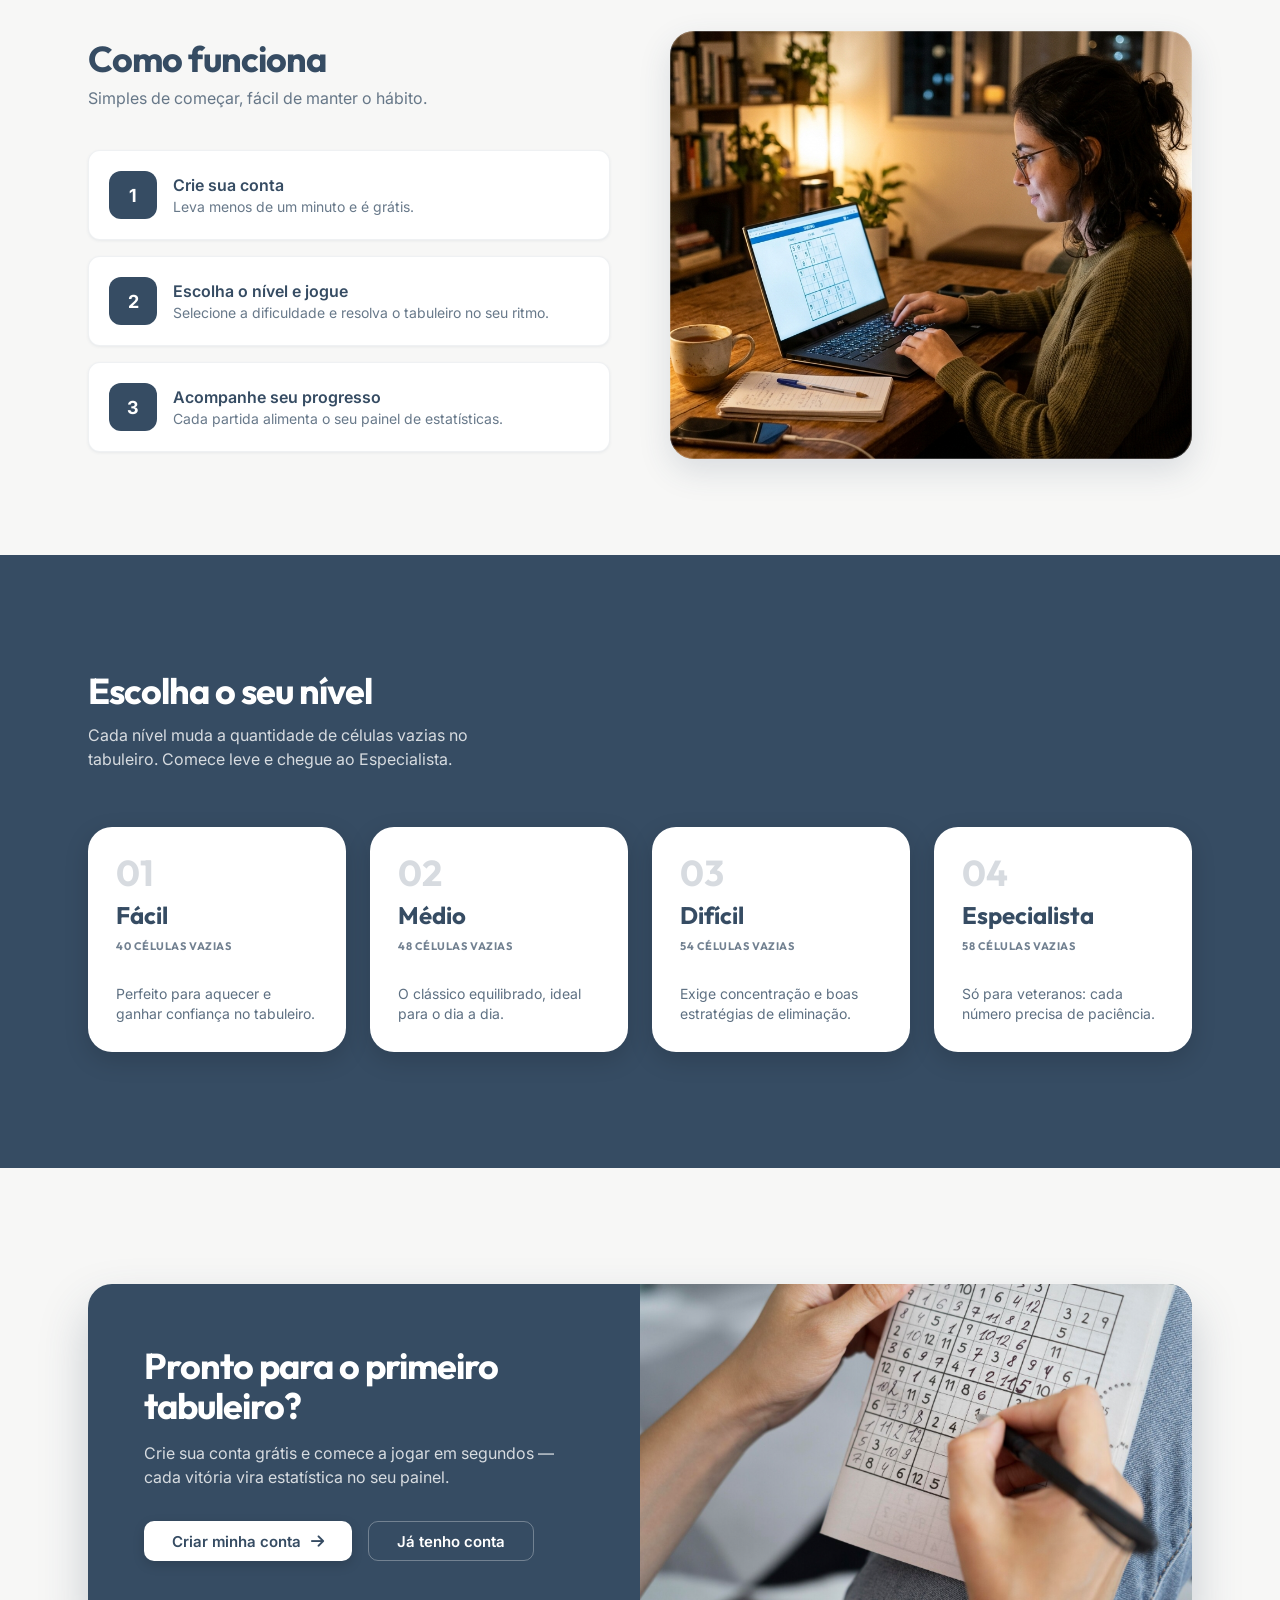
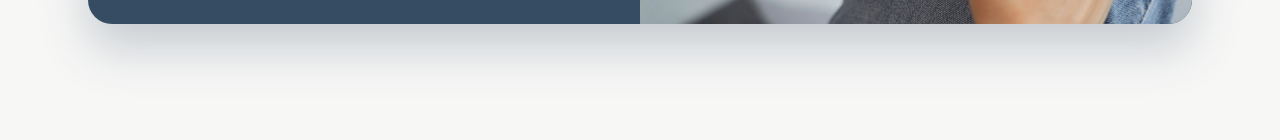
==== commit d2246789: "feat: Criação da section cta" ====
--- a/index.html
+++ b/index.html
@@ -11,6 +11,7 @@
     <link rel="stylesheet" href="./src/css/pages/index/recurso.css">
     <link rel="stylesheet" href="./src/css/pages/index/funcao.css">
     <link rel="stylesheet" href="./src/css/pages/index/nivel.css">
+    <link rel="stylesheet" href="./src/css/pages/index/cta.css">
 </head>
 <body>
     <header class="navbar">
@@ -214,5 +215,25 @@
             </ul>
         </div>
     </section>
+    <section class="cta">
+        <div class="cta-banner">
+            <div class="cta-conteudo">
+                <h2>Pronto para o primeiro tabuleiro?</h2>
+                <p class="cta-descricao">
+                    Crie sua conta grátis e comece a jogar em segundos — cada vitória vira estatística no seu painel.
+                </p>
+                <div class="cta-botoes">
+                    <a class="btn btn-claro" href="">
+                        Criar minha conta
+                        <i class="fa-solid fa-arrow-right"></i>
+                    </a>
+                    <a class="btn btn-contorno" href="">Já tenho conta</a>
+                </div>
+            </div>
+            <div class="cta-imagem">
+                <img src="./assets/img/img4.png" alt="Mãos preenchendo um sudoku em um caderno com uma caneta">
+            </div>
+        </div>
+    </section>
 </body>
 </html>
--- a/src/css/pages/index/nivel.css
+++ b/src/css/pages/index/nivel.css
@@ -1,6 +1,6 @@
 .niveis {
     background: var(--azul);
-    padding: 96px 88px;
+    padding: 116px 88px;
 }
 
 .niveis-container {
--- a/src/css/pages/index/cta.css
+++ b/src/css/pages/index/cta.css
@@ -0,0 +1,67 @@
+.cta {
+    background: var(--fundo);
+    padding: 116px 88px;
+}
+
+.cta-banner {
+    display: grid;
+    grid-template-columns: 1fr 1fr;
+    width: 100%;
+    max-width: 1280px;
+    margin: 0 auto;
+    background: var(--azul);
+    border-radius: 24px;
+    overflow: hidden;
+    box-shadow: 0 24px 48px rgba(54, 76, 99, 0.25);
+}
+
+/* Lado esquerdo */
+
+.cta-conteudo {
+    display: flex;
+    flex-direction: column;
+    align-items: flex-start;
+    justify-content: center;
+    gap: 16px;
+    padding: 56px;
+}
+
+.cta-conteudo h2 {
+    max-width: 400px;
+    font-family: var(--font-primary);
+    font-size: 36px;
+    font-weight: 700;
+    line-height: 1.1;
+    letter-spacing: -1px;
+    color: #fff;
+}
+
+.cta-descricao {
+    max-width: 440px;
+    font-family: var(--font-secondary);
+    font-size: 16px;
+    line-height: 24px;
+    color: rgba(255, 255, 255, 0.8);
+}
+
+.cta-botoes {
+    display: flex;
+    gap: 16px;
+    margin-top: 16px;
+}
+
+/* Lado direito */
+
+.cta-imagem {
+    position: relative;
+    min-height: 340px;
+}
+
+.cta-imagem img {
+    position: absolute;
+    inset: 0;
+    width: 100%;
+    height: 100%;
+    object-fit: cover;
+    display: block;
+}
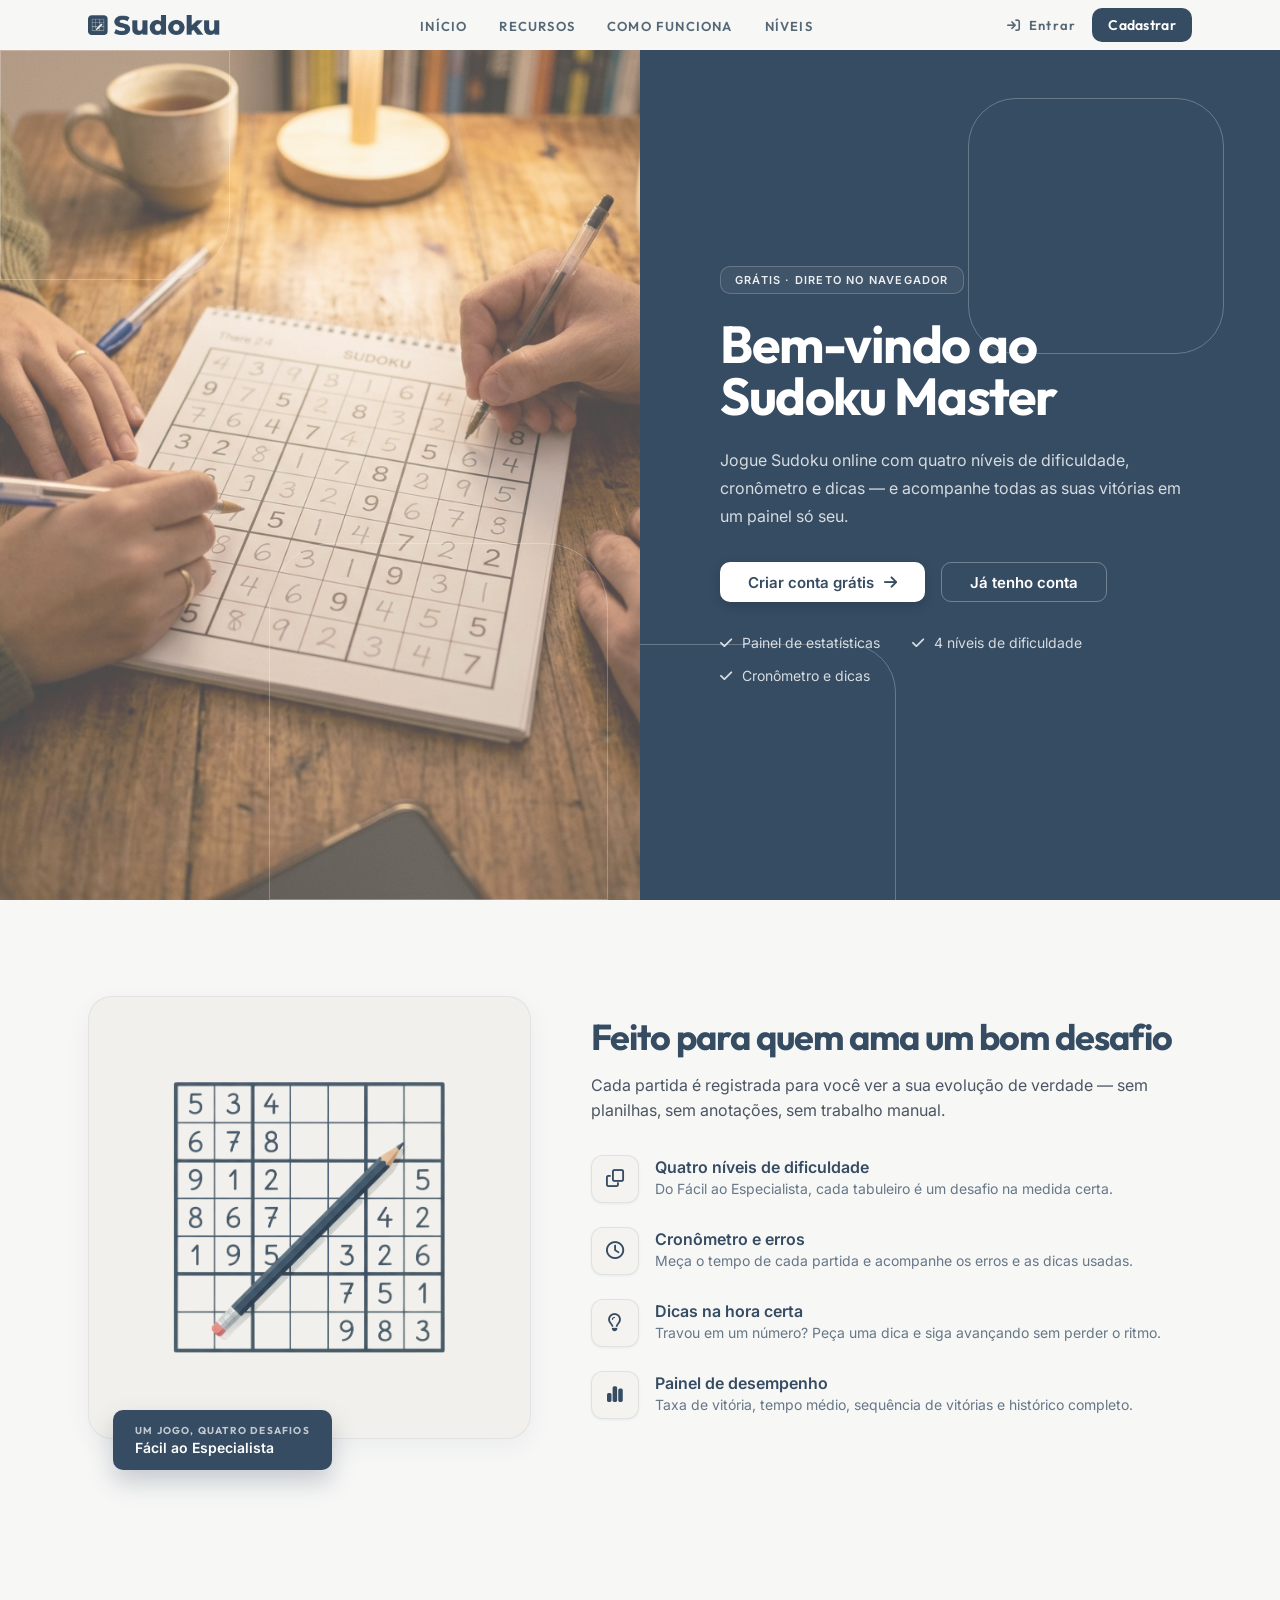
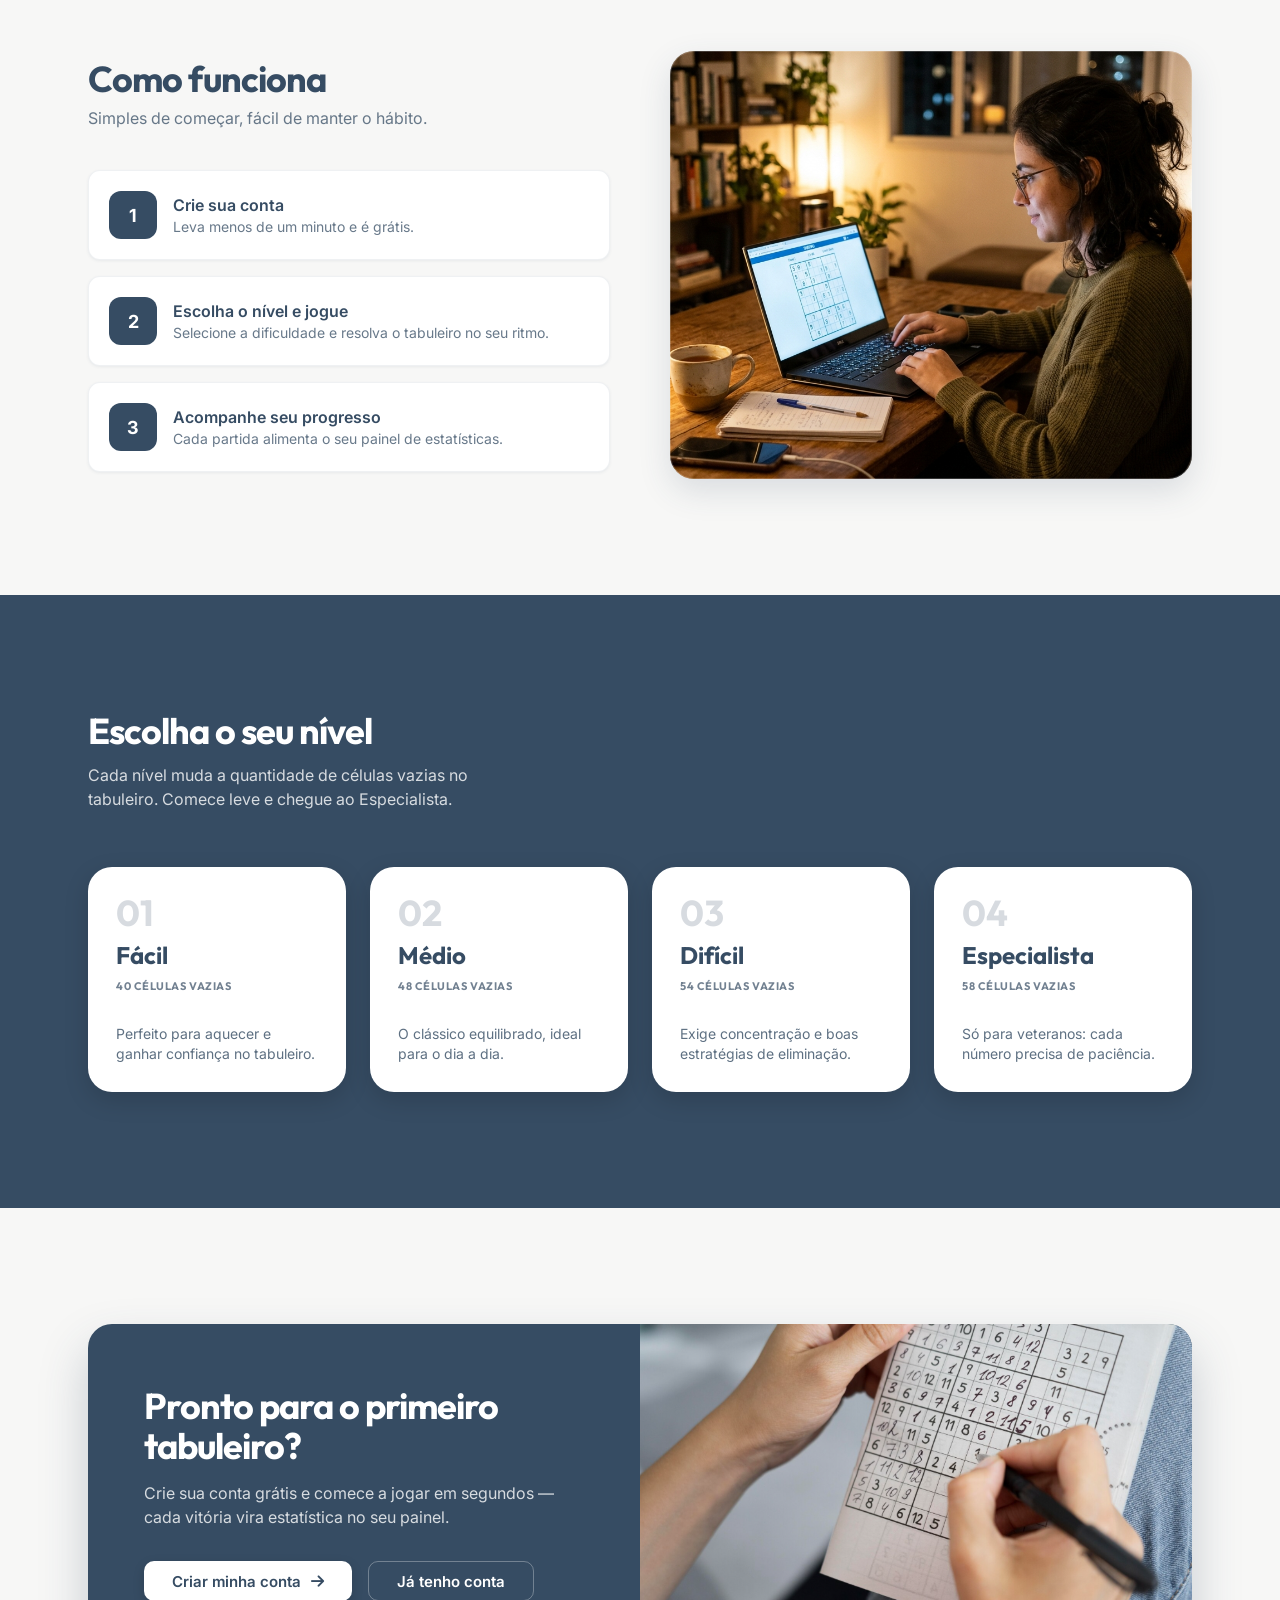
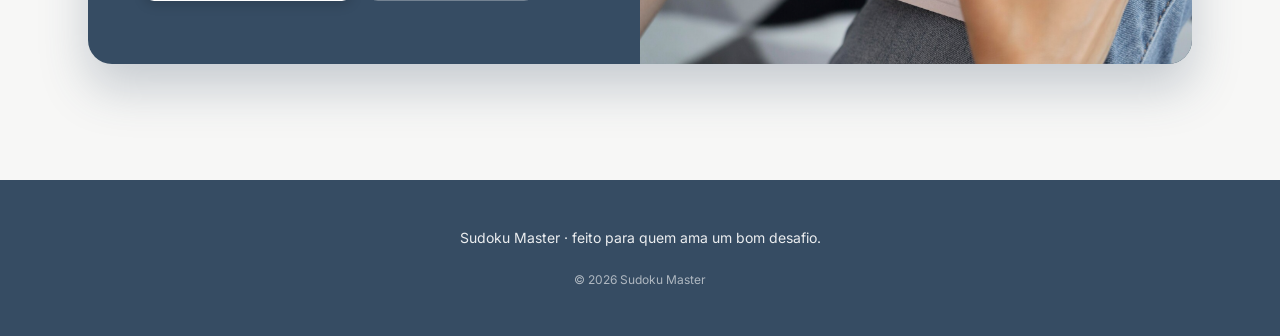
==== commit 4ba985e2: "feat: Criação do footer concluida" ====
--- a/index.html
+++ b/index.html
@@ -12,6 +12,7 @@
     <link rel="stylesheet" href="./src/css/pages/index/funcao.css">
     <link rel="stylesheet" href="./src/css/pages/index/nivel.css">
     <link rel="stylesheet" href="./src/css/pages/index/cta.css">
+    <link rel="stylesheet" href="./src/css/pages/index/footer.css">
 </head>
 <body>
     <header class="navbar">
@@ -235,5 +236,9 @@
             </div>
         </div>
     </section>
+    <footer class="footer">
+        <p class="footer-tagline">Sudoku Master · feito para quem ama um bom desafio.</p>
+        <p class="footer-copyright">© 2026 Sudoku Master</p>
+    </footer>
 </body>
 </html>
--- a/src/css/pages/index/funcao.css
+++ b/src/css/pages/index/funcao.css
@@ -1,6 +1,6 @@
 .funcao {
     background: var(--fundo);
-    padding: 96px 88px;
+    padding: 116px 88px;
 }
 
 .funcao-container {
--- a/src/css/pages/index/footer.css
+++ b/src/css/pages/index/footer.css
@@ -0,0 +1,23 @@
+.footer {
+    display: flex;
+    flex-direction: column;
+    align-items: center;
+    gap: 24px;
+    padding: 48px 88px;
+    background: var(--azul);
+    text-align: center;
+}
+
+.footer-tagline {
+    font-family: var(--font-secondary);
+    font-size: 14px;
+    line-height: 20px;
+    color: rgba(255, 255, 255, 0.9);
+}
+
+.footer-copyright {
+    font-family: var(--font-secondary);
+    font-size: 12px;
+    line-height: 16px;
+    color: rgba(255, 255, 255, 0.6);
+}
